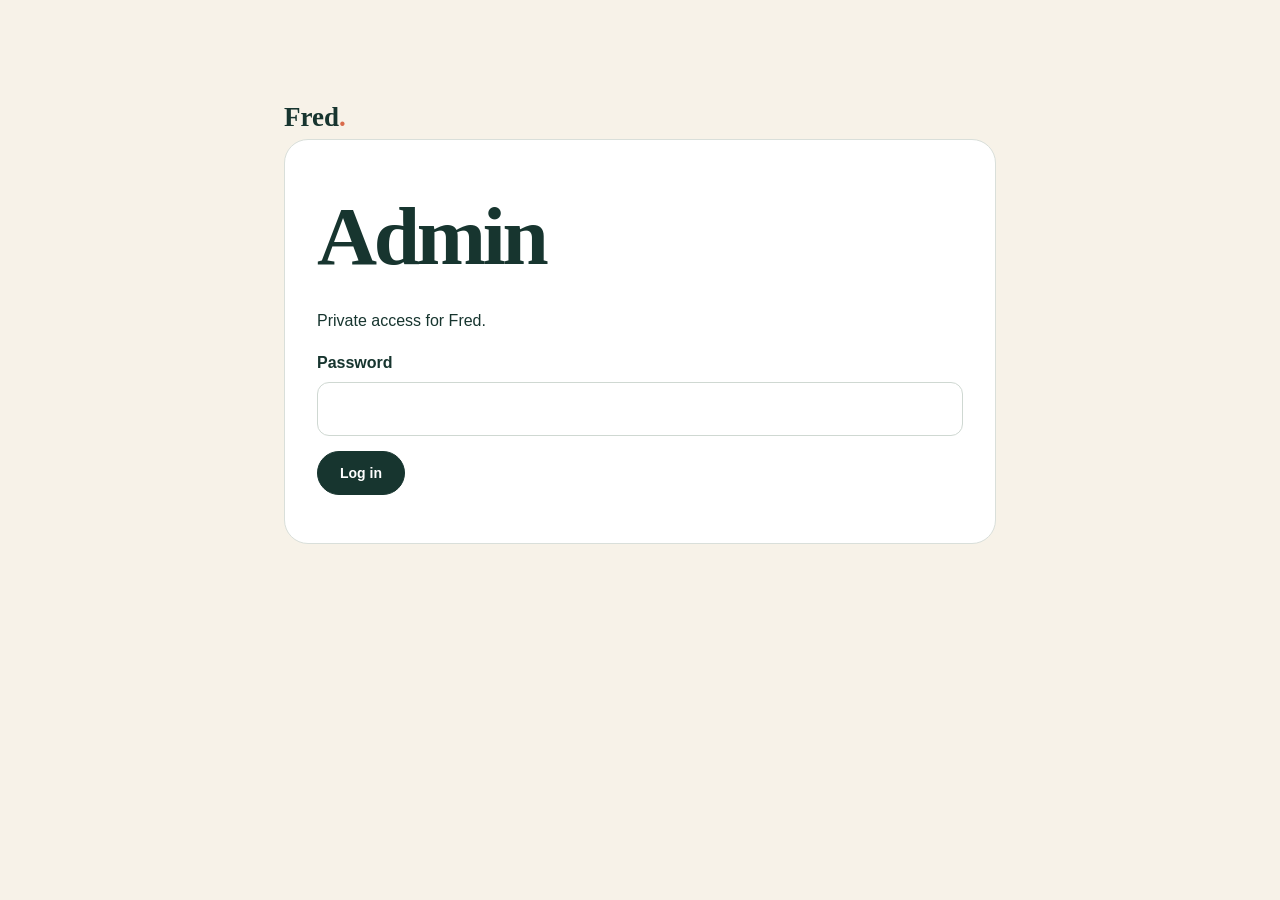
==== admin/index.html @ 36805189 "Add secure Fred admin foundation" ====
<!doctype html><html lang="en"><head><meta charset="utf-8"><meta name="viewport" content="width=device-width,initial-scale=1"><title>Fred | Admin</title><link rel="stylesheet" href="/styles.css"><style>body{background:#f7f2e8}.admin{max-width:760px;margin:8vh auto;padding:24px}.panel{background:#fff;padding:32px;border-radius:24px;border:1px solid #d9dfda}.admin label{display:grid;gap:7px;margin:15px 0;font-weight:700}.admin input{padding:13px;border:1px solid #cfd8d2;border-radius:12px;font:inherit}.admin-grid{display:grid;grid-template-columns:1fr 1fr;gap:12px}.hidden{display:none}.status{margin-top:16px}</style></head><body><main class="admin"><a class="brand" href="/">Fred<span>.</span></a><div class="panel"><section id="login"><h1>Admin</h1><p>Private access for Fred.</p><form id="login-form"><label>Password<input id="password" type="password" required autocomplete="current-password"></label><button class="btn">Log in</button></form></section><section id="editor" class="hidden"><h1>Lesson prices</h1><p>Update the public prices, then publish.</p><form id="price-form"><div class="admin-grid"><label>TEF Canada<input name="tef" required></label><label>French<input name="fr" required></label><label>English<input name="en" required></label><label>Conversation<input name="conversation" required></label></div><button class="btn">Save & Publish</button></form></section><p id="status" class="status"></p></div></main><script src="/admin/admin.js"></script></body></html>
---- styles.css ----
:root{--ink:#17352f;--cream:#f7f2e8;--paper:#fffdf8;--sage:#dce8df;--accent:#d96b4b;--muted:#64736f;--line:#d9dfda;--white:#fff;--radius:24px}*{box-sizing:border-box}html{scroll-behavior:smooth}body{margin:0;background:var(--paper);color:var(--ink);font-family:'DM Sans',sans-serif;line-height:1.6}.site-header{position:sticky;top:0;z-index:10;display:flex;align-items:center;justify-content:space-between;padding:18px clamp(24px,5vw,80px);background:rgba(255,253,248,.94);backdrop-filter:blur(12px);border-bottom:1px solid rgba(23,53,47,.08)}.brand{font-family:'Playfair Display',serif;font-size:27px;font-weight:700;text-decoration:none;color:var(--ink)}.brand span{color:var(--accent)}.nav{display:flex;gap:28px}.nav a,.text-link{color:var(--ink);text-decoration:none;font-weight:600;font-size:14px}.nav a:hover,.text-link:hover{color:var(--accent)}.header-actions{display:flex;align-items:center;gap:12px}.lang-switch{display:flex;border:1px solid var(--line);border-radius:999px;padding:3px}.lang-btn{border:0;background:transparent;padding:6px 9px;border-radius:999px;font-weight:700;color:var(--muted);cursor:pointer}.lang-btn.active{background:var(--ink);color:#fff}.edit-toggle{border:1px solid var(--line);background:#fff;border-radius:999px;padding:8px 12px;font:700 12px 'DM Sans',sans-serif;color:var(--ink);cursor:pointer}.edit-toggle.active{background:#fff0e9;border-color:var(--accent);color:#9f4229}.edit-bar{position:sticky;top:76px;z-index:9;padding:10px clamp(24px,5vw,80px);background:#fff0e9;border-bottom:1px solid #f0c8ba;font-size:12px;display:flex;justify-content:space-between;align-items:center;gap:20px}.edit-bar[hidden]{display:none}.edit-bar button{border:0;background:transparent;text-decoration:underline;font:700 12px 'DM Sans',sans-serif;cursor:pointer;color:var(--ink)}body.editing .editable{position:relative;outline:1px dashed rgba(217,107,75,.7);outline-offset:5px;cursor:text;border-radius:3px}body.editing .editable:hover{background:rgba(217,107,75,.08)}body.editing .editable:focus{outline:2px solid var(--accent);background:#fffdf8;color:var(--ink)}.btn{display:inline-flex;align-items:center;justify-content:center;border:1px solid var(--ink);border-radius:999px;background:var(--ink);color:#fff;text-decoration:none;padding:13px 22px;font:600 14px 'DM Sans',sans-serif;cursor:pointer;transition:.2s}.btn:hover{transform:translateY(-2px);box-shadow:0 8px 20px rgba(23,53,47,.13)}.btn-small{padding:9px 16px}.btn-outline{background:transparent;color:var(--ink)}.section-pad{padding:100px clamp(24px,7vw,120px)}.hero{min-height:82vh;display:grid;grid-template-columns:1.05fr .95fr;gap:7vw;align-items:center;background:linear-gradient(115deg,var(--cream),#fffdf8 65%)}.eyebrow,.section-label{text-transform:uppercase;letter-spacing:.14em;font-size:12px;font-weight:700;color:var(--accent)}h1,h2,h3{font-family:'Playfair Display',serif;line-height:1.08;margin-top:0}h1{font-size:clamp(48px,6.5vw,92px);letter-spacing:-.04em;margin:20px 0 26px}h2{font-size:clamp(36px,4vw,58px);letter-spacing:-.03em}h3{font-size:25px}.hero-text{max-width:650px;font-size:20px;color:var(--muted)}.hero-buttons{display:flex;align-items:center;gap:25px;margin:35px 0 45px}.trust-row{display:flex;gap:42px}.trust-row div{display:flex;flex-direction:column}.trust-row strong{font-family:'Playfair Display',serif;font-size:30px}.trust-row span{font-size:12px;color:var(--muted)}.hero-card{max-width:560px;width:100%;justify-self:end}.fred-photo{display:block;width:100%;height:590px;object-fit:cover;object-position:42% center;border-radius:160px 160px 28px 28px;border:1px solid rgba(23,53,47,.08);box-shadow:0 24px 60px rgba(23,53,47,.12)}.hero-card-note{margin:14px 20px 0;display:flex;align-items:center;gap:8px;color:var(--muted);font-size:13px}.dot{width:8px;height:8px;border-radius:50%;background:#5b9d72}.about{background:var(--ink);color:#f7f2e8}.about .section-label{color:#f2a78e}.about-grid{display:grid;grid-template-columns:.7fr 1.3fr;gap:9vw;margin-top:28px}.about-copy{max-width:760px;font-size:17px;color:#dce5e1}.about-copy p{margin:0 0 20px}.about-cta{padding-top:12px;color:#fff}.section-heading{display:flex;justify-content:space-between;align-items:end;gap:40px;margin-bottom:45px}.section-heading h2{margin:10px 0 0}.section-heading>p{max-width:360px;color:var(--muted)}.cards{display:grid;grid-template-columns:repeat(2,1fr);gap:18px}.lesson-card{position:relative;min-height:285px;padding:38px;border:1px solid var(--line);border-radius:var(--radius);display:flex;flex-direction:column}.lesson-card.featured{background:var(--cream);border-color:#e4d8c6}.lesson-card p{color:var(--muted);max-width:540px}.price{margin-top:auto;font-weight:700;font-size:13px}.card-tag{position:absolute;top:20px;right:20px;background:var(--accent);color:#fff;border-radius:999px;padding:5px 10px;font-size:11px;font-weight:700}.process{background:var(--sage)}.steps{display:grid;grid-template-columns:repeat(3,1fr);gap:40px;margin-top:35px}.steps>div{border-top:1px solid rgba(23,53,47,.25);padding-top:24px}.steps span{color:var(--accent);font-weight:700}.steps h3{margin:22px 0 12px}.steps p{color:var(--muted)}.booking{display:grid;grid-template-columns:.85fr 1.15fr;gap:8vw;align-items:start}.booking-copy{position:sticky;top:120px}.booking-copy h2{margin:15px 0 20px}.booking-copy>p{color:var(--muted);max-width:470px}.payment-badges{display:flex;gap:8px;margin-top:25px;flex-wrap:wrap}.payment-badges span{border:1px solid var(--line);padding:7px 12px;border-radius:999px;font-size:12px;font-weight:700}.booking-form{background:var(--cream);padding:38px;border-radius:var(--radius);display:grid;gap:18px}.booking-form label{display:grid;gap:7px;font-size:13px;font-weight:700}.booking-form input,.booking-form select,.booking-form textarea{width:100%;border:1px solid #cfd8d2;border-radius:12px;background:#fff;padding:13px 14px;font:inherit;color:var(--ink);outline:none}.booking-form input:focus,.booking-form select:focus,.booking-form textarea:focus{border-color:var(--ink)}.form-row{display:grid;grid-template-columns:1fr 1fr;gap:15px}.form-note{margin:0;color:var(--muted);font-size:12px}.contact{background:var(--accent);color:#fff;display:grid;grid-template-columns:1fr 1fr;gap:8vw}.contact .section-label{color:#fff}.contact h2{max-width:650px;margin-top:15px}.contact>div:last-child{align-self:end;max-width:500px}.contact .btn-outline{border-color:#fff;color:#fff;margin-top:20px}footer{padding:35px clamp(24px,7vw,120px);display:flex;align-items:center;justify-content:space-between;gap:20px;border-top:1px solid var(--line);font-size:12px;color:var(--muted)}@media(max-width:900px){.nav{display:none}.header-actions .btn{display:none}.hero,.about-grid,.booking,.contact{grid-template-columns:1fr}.hero{padding-top:65px}.hero-card{justify-self:stretch;max-width:none}.fred-photo{height:500px;border-radius:100px 100px 24px 24px;object-position:center}.about-grid{gap:25px}.cards{grid-template-columns:1fr}.steps{grid-template-columns:1fr}.booking-copy{position:static}.section-heading{display:block}.trust-row{gap:25px}.section-pad{padding-top:75px;padding-bottom:75px}}@media(max-width:560px){.site-header{padding:14px 20px}.edit-toggle span{display:none}.edit-bar{top:65px;align-items:flex-start}.section-pad{padding-left:20px;padding-right:20px}h1{font-size:48px}.hero-buttons{align-items:flex-start;flex-direction:column}.trust-row{justify-content:space-between;gap:10px}.lesson-card,.booking-form{padding:26px}.form-row{grid-template-columns:1fr}footer{align-items:flex-start;flex-direction:column}.fred-photo{height:420px}}
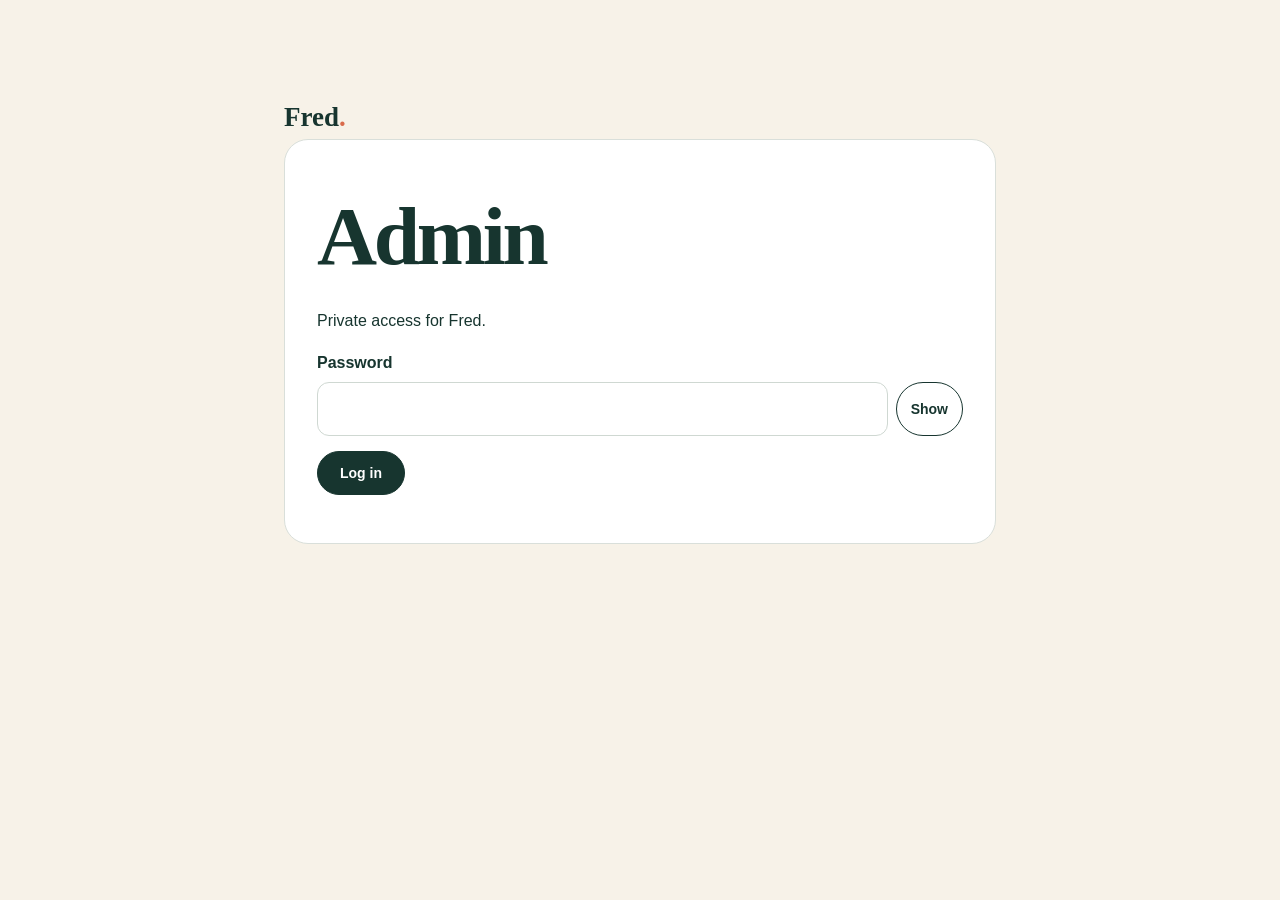
==== commit 800ff8fb: "Add show password option to admin login" ====
--- a/admin/index.html
+++ b/admin/index.html
@@ -1 +1 @@
-<!doctype html><html lang="en"><head><meta charset="utf-8"><meta name="viewport" content="width=device-width,initial-scale=1"><title>Fred | Admin</title><link rel="stylesheet" href="/styles.css"><style>body{background:#f7f2e8}.admin{max-width:760px;margin:8vh auto;padding:24px}.panel{background:#fff;padding:32px;border-radius:24px;border:1px solid #d9dfda}.admin label{display:grid;gap:7px;margin:15px 0;font-weight:700}.admin input{padding:13px;border:1px solid #cfd8d2;border-radius:12px;font:inherit}.admin-grid{display:grid;grid-template-columns:1fr 1fr;gap:12px}.hidden{display:none}.status{margin-top:16px}</style></head><body><main class="admin"><a class="brand" href="/">Fred<span>.</span></a><div class="panel"><section id="login"><h1>Admin</h1><p>Private access for Fred.</p><form id="login-form"><label>Password<input id="password" type="password" required autocomplete="current-password"></label><button class="btn">Log in</button></form></section><section id="editor" class="hidden"><h1>Lesson prices</h1><p>Update the public prices, then publish.</p><form id="price-form"><div class="admin-grid"><label>TEF Canada<input name="tef" required></label><label>French<input name="fr" required></label><label>English<input name="en" required></label><label>Conversation<input name="conversation" required></label></div><button class="btn">Save & Publish</button></form></section><p id="status" class="status"></p></div></main><script src="/admin/admin.js"></script></body></html>+<!doctype html><html lang="en"><head><meta charset="utf-8"><meta name="viewport" content="width=device-width,initial-scale=1"><title>Fred | Admin</title><link rel="stylesheet" href="/styles.css"><style>body{background:#f7f2e8}.admin{max-width:760px;margin:8vh auto;padding:24px}.panel{background:#fff;padding:32px;border-radius:24px;border:1px solid #d9dfda}.admin label{display:grid;gap:7px;margin:15px 0;font-weight:700}.admin input{padding:13px;border:1px solid #cfd8d2;border-radius:12px;font:inherit}.admin-grid{display:grid;grid-template-columns:1fr 1fr;gap:12px}.hidden{display:none}.status{margin-top:16px}</style></head><body><main class="admin"><a class="brand" href="/">Fred<span>.</span></a><div class="panel"><section id="login"><h1>Admin</h1><p>Private access for Fred.</p><form id="login-form"><label>Password<div style="display:flex;gap:8px"><input id="password" type="password" required autocomplete="current-password" style="flex:1"><button id="show-password" type="button" class="btn btn-outline" style="padding:10px 14px">Show</button></div></label><button class="btn">Log in</button></form></section><section id="editor" class="hidden"><h1>Lesson prices</h1><p>Update the public prices, then publish.</p><form id="price-form"><div class="admin-grid"><label>TEF Canada<input name="tef" required></label><label>French<input name="fr" required></label><label>English<input name="en" required></label><label>Conversation<input name="conversation" required></label></div><button class="btn">Save & Publish</button></form></section><p id="status" class="status"></p></div></main><script>document.getElementById("show-password").addEventListener("click",function(){const p=document.getElementById("password");const show=p.type==="password";p.type=show?"text":"password";this.textContent=show?"Hide":"Show";});</script><script src="/admin/admin.js"></script></body></html>
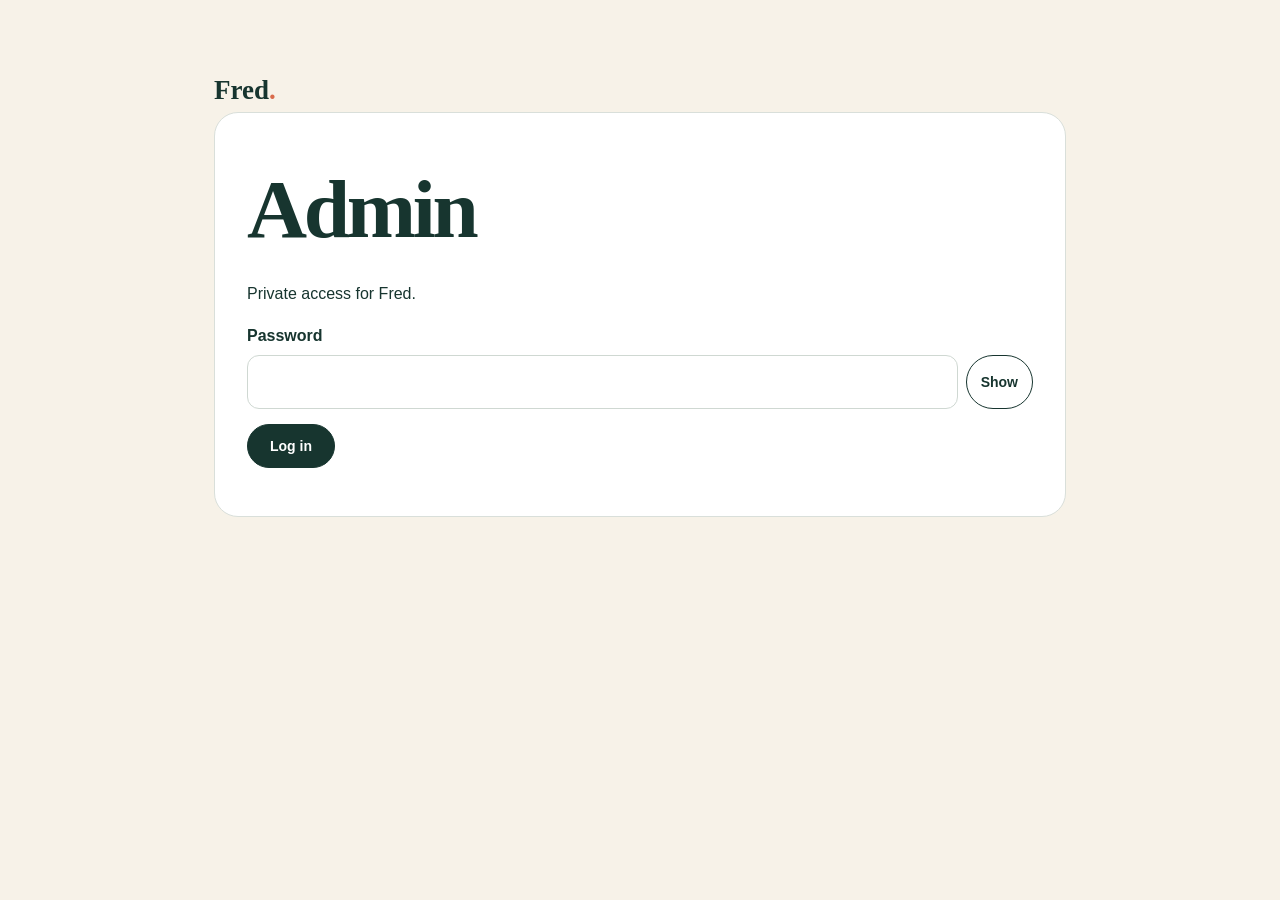
==== commit b2a45d11: "Expand Fred admin content editor" ====
--- a/admin/index.html
+++ b/admin/index.html
@@ -1 +1 @@
-<!doctype html><html lang="en"><head><meta charset="utf-8"><meta name="viewport" content="width=device-width,initial-scale=1"><title>Fred | Admin</title><link rel="stylesheet" href="/styles.css"><style>body{background:#f7f2e8}.admin{max-width:760px;margin:8vh auto;padding:24px}.panel{background:#fff;padding:32px;border-radius:24px;border:1px solid #d9dfda}.admin label{display:grid;gap:7px;margin:15px 0;font-weight:700}.admin input{padding:13px;border:1px solid #cfd8d2;border-radius:12px;font:inherit}.admin-grid{display:grid;grid-template-columns:1fr 1fr;gap:12px}.hidden{display:none}.status{margin-top:16px}</style></head><body><main class="admin"><a class="brand" href="/">Fred<span>.</span></a><div class="panel"><section id="login"><h1>Admin</h1><p>Private access for Fred.</p><form id="login-form"><label>Password<div style="display:flex;gap:8px"><input id="password" type="password" required autocomplete="current-password" style="flex:1"><button id="show-password" type="button" class="btn btn-outline" style="padding:10px 14px">Show</button></div></label><button class="btn">Log in</button></form></section><section id="editor" class="hidden"><h1>Lesson prices</h1><p>Update the public prices, then publish.</p><form id="price-form"><div class="admin-grid"><label>TEF Canada<input name="tef" required></label><label>French<input name="fr" required></label><label>English<input name="en" required></label><label>Conversation<input name="conversation" required></label></div><button class="btn">Save & Publish</button></form></section><p id="status" class="status"></p></div></main><script>document.getElementById("show-password").addEventListener("click",function(){const p=document.getElementById("password");const show=p.type==="password";p.type=show?"text":"password";this.textContent=show?"Hide":"Show";});</script><script src="/admin/admin.js"></script></body></html>+<!doctype html><html lang="en"><head><meta charset="utf-8"><meta name="viewport" content="width=device-width,initial-scale=1"><title>Fred | Admin</title><link rel="stylesheet" href="/styles.css"><style>body{background:#f7f2e8}.admin{max-width:900px;margin:5vh auto;padding:24px}.panel{background:#fff;padding:32px;border-radius:24px;border:1px solid #d9dfda}.admin label{display:grid;gap:7px;margin:15px 0;font-weight:700}.admin input,.admin textarea{padding:13px;border:1px solid #cfd8d2;border-radius:12px;font:inherit;width:100%;box-sizing:border-box}.admin textarea{min-height:100px;resize:vertical}.admin-grid{display:grid;grid-template-columns:1fr 1fr;gap:12px}.edit-section{border-top:1px solid #e4e7e4;margin-top:28px;padding-top:20px}.edit-section h2{margin-bottom:4px}.field-pair{display:grid;grid-template-columns:1fr 1fr;gap:12px}.hidden{display:none}.status{margin-top:16px;font-weight:600}@media(max-width:700px){.field-pair,.admin-grid{grid-template-columns:1fr}.panel{padding:22px}}</style></head><body><main class="admin"><a class="brand" href="/">Fred<span>.</span></a><div class="panel"><section id="login"><h1>Admin</h1><p>Private access for Fred.</p><form id="login-form"><label>Password<div style="display:flex;gap:8px"><input id="password" type="password" required autocomplete="current-password" style="flex:1"><button id="show-password" type="button" class="btn btn-outline" style="padding:10px 14px">Show</button></div></label><button class="btn">Log in</button></form></section><section id="editor" class="hidden"><h1>Edit website</h1><p>Edit the English and French text below, then click Save & Publish.</p><form id="content-form"><div id="fields"></div><button class="btn" type="submit">Save & Publish</button></form></section><p id="status" class="status"></p></div></main><script>document.getElementById("show-password").addEventListener("click",function(){const p=document.getElementById("password");const show=p.type==="password";p.type=show?"text":"password";this.textContent=show?"Hide":"Show";});</script><script src="/admin/admin.js"></script></body></html>
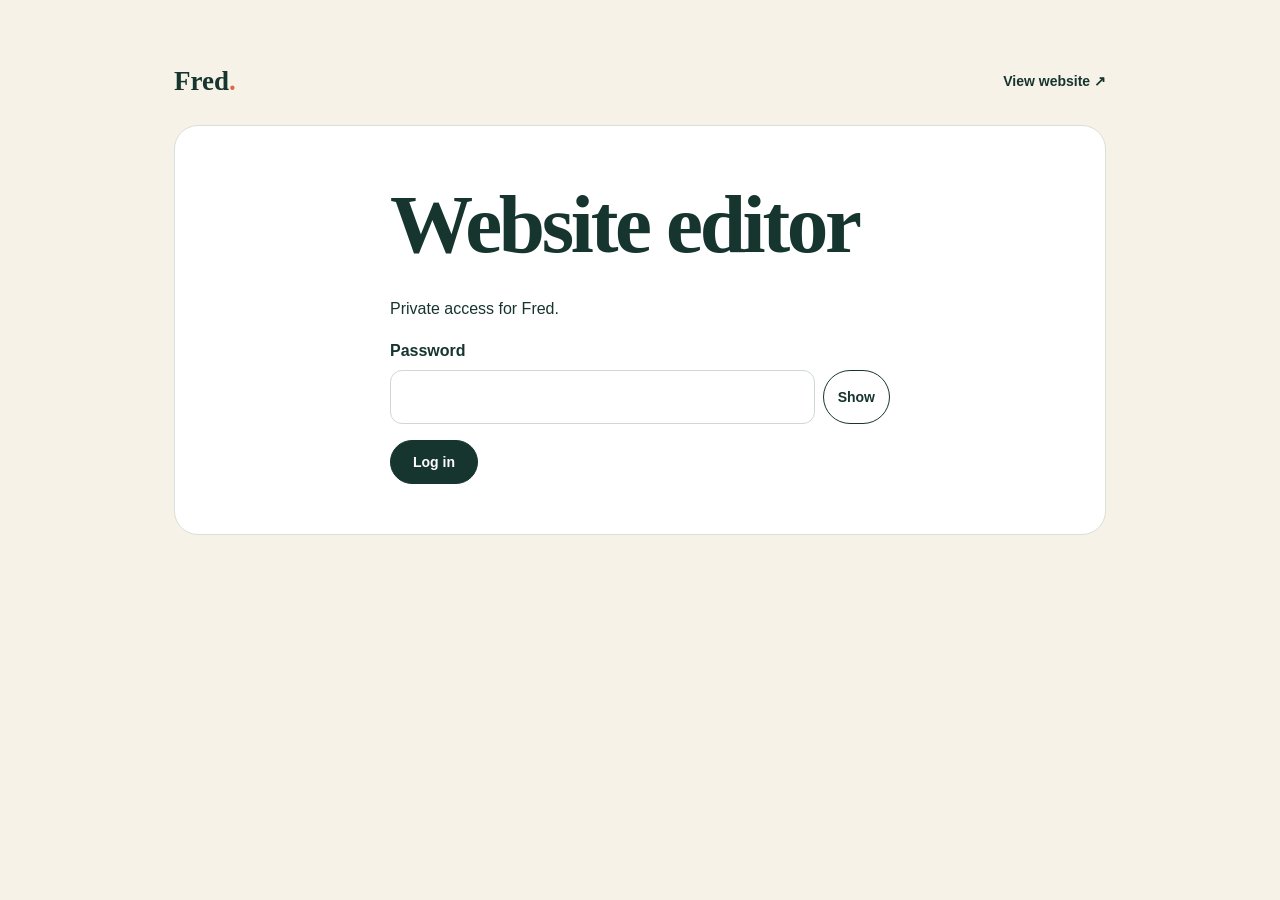
==== commit 5eff4bba: "Make Fred admin easier to use" ====
--- a/admin/index.html
+++ b/admin/index.html
@@ -1 +1,2 @@
-<!doctype html><html lang="en"><head><meta charset="utf-8"><meta name="viewport" content="width=device-width,initial-scale=1"><title>Fred | Admin</title><link rel="stylesheet" href="/styles.css"><style>body{background:#f7f2e8}.admin{max-width:900px;margin:5vh auto;padding:24px}.panel{background:#fff;padding:32px;border-radius:24px;border:1px solid #d9dfda}.admin label{display:grid;gap:7px;margin:15px 0;font-weight:700}.admin input,.admin textarea{padding:13px;border:1px solid #cfd8d2;border-radius:12px;font:inherit;width:100%;box-sizing:border-box}.admin textarea{min-height:100px;resize:vertical}.admin-grid{display:grid;grid-template-columns:1fr 1fr;gap:12px}.edit-section{border-top:1px solid #e4e7e4;margin-top:28px;padding-top:20px}.edit-section h2{margin-bottom:4px}.field-pair{display:grid;grid-template-columns:1fr 1fr;gap:12px}.hidden{display:none}.status{margin-top:16px;font-weight:600}@media(max-width:700px){.field-pair,.admin-grid{grid-template-columns:1fr}.panel{padding:22px}}</style></head><body><main class="admin"><a class="brand" href="/">Fred<span>.</span></a><div class="panel"><section id="login"><h1>Admin</h1><p>Private access for Fred.</p><form id="login-form"><label>Password<div style="display:flex;gap:8px"><input id="password" type="password" required autocomplete="current-password" style="flex:1"><button id="show-password" type="button" class="btn btn-outline" style="padding:10px 14px">Show</button></div></label><button class="btn">Log in</button></form></section><section id="editor" class="hidden"><h1>Edit website</h1><p>Edit the English and French text below, then click Save & Publish.</p><form id="content-form"><div id="fields"></div><button class="btn" type="submit">Save & Publish</button></form></section><p id="status" class="status"></p></div></main><script>document.getElementById("show-password").addEventListener("click",function(){const p=document.getElementById("password");const show=p.type==="password";p.type=show?"text":"password";this.textContent=show?"Hide":"Show";});</script><script src="/admin/admin.js"></script></body></html>+<!doctype html><html lang="en"><head><meta charset="utf-8"><meta name="viewport" content="width=device-width,initial-scale=1"><title>Fred | Admin</title><link rel="stylesheet" href="/styles.css"><style>
+body{background:#f7f2e8}.admin{max-width:980px;margin:4vh auto;padding:24px}.panel{background:#fff;padding:34px;border-radius:24px;border:1px solid #d9dfda}.admin label{display:grid;gap:7px;font-weight:700}.admin input,.admin textarea{padding:13px;border:1px solid #cfd8d2;border-radius:12px;font:inherit;width:100%;box-sizing:border-box}.admin textarea{min-height:110px;resize:vertical}.hidden{display:none}.status{margin:16px 0;font-weight:700}.topbar{display:flex;justify-content:space-between;align-items:center;margin-bottom:22px}.tabs{display:flex;gap:8px;flex-wrap:wrap;margin:24px 0}.tab{border:1px solid #cfd8d2;background:#fff;border-radius:999px;padding:9px 15px;cursor:pointer;font:inherit;font-weight:700}.tab.active{background:#17352f;color:#fff}.edit-section{display:none}.edit-section.active{display:block}.field-card{background:#faf8f3;border:1px solid #e4e7e4;border-radius:18px;padding:18px;margin:14px 0}.field-card h3{margin:0 0 12px}.field-pair{display:grid;grid-template-columns:1fr 1fr;gap:14px}.lang{font-size:12px;text-transform:uppercase;letter-spacing:.08em;opacity:.65}.savebar{position:sticky;bottom:12px;background:rgba(255,255,255,.95);border:1px solid #d9dfda;border-radius:18px;padding:12px 14px;margin-top:22px;display:flex;align-items:center;justify-content:space-between;gap:12px;box-shadow:0 8px 25px rgba(0,0,0,.08)}.hint{font-size:14px;opacity:.7;margin:0}.loginbox{max-width:500px;margin:auto}@media(max-width:700px){.field-pair{grid-template-columns:1fr}.panel{padding:20px}.savebar{align-items:stretch;flex-direction:column}.savebar .btn{width:100%}}</style></head><body><main class="admin"><div class="topbar"><a class="brand" href="/">Fred<span>.</span></a><a class="text-link" href="/" target="_blank">View website ↗</a></div><div class="panel"><section id="login" class="loginbox"><h1>Website editor</h1><p>Private access for Fred.</p><form id="login-form"><label>Password<div style="display:flex;gap:8px"><input id="password" type="password" required autocomplete="current-password" style="flex:1"><button id="show-password" type="button" class="btn btn-outline" style="padding:10px 14px">Show</button></div></label><button class="btn" style="margin-top:16px">Log in</button></form></section><section id="editor" class="hidden"><h1>Edit website</h1><p>Choose a section. English and French are shown side by side.</p><div class="tabs" id="tabs"></div><form id="content-form"><div id="fields"></div><div class="savebar"><div><strong>Ready?</strong><p class="hint">Changes go live after publishing.</p></div><button class="btn" type="submit">Save & Publish</button></div></form></section><p id="status" class="status"></p></div></main><script>document.getElementById("show-password").addEventListener("click",function(){const p=document.getElementById("password"),show=p.type==="password";p.type=show?"text":"password";this.textContent=show?"Hide":"Show"});</script><script src="/admin/admin.js"></script></body></html>
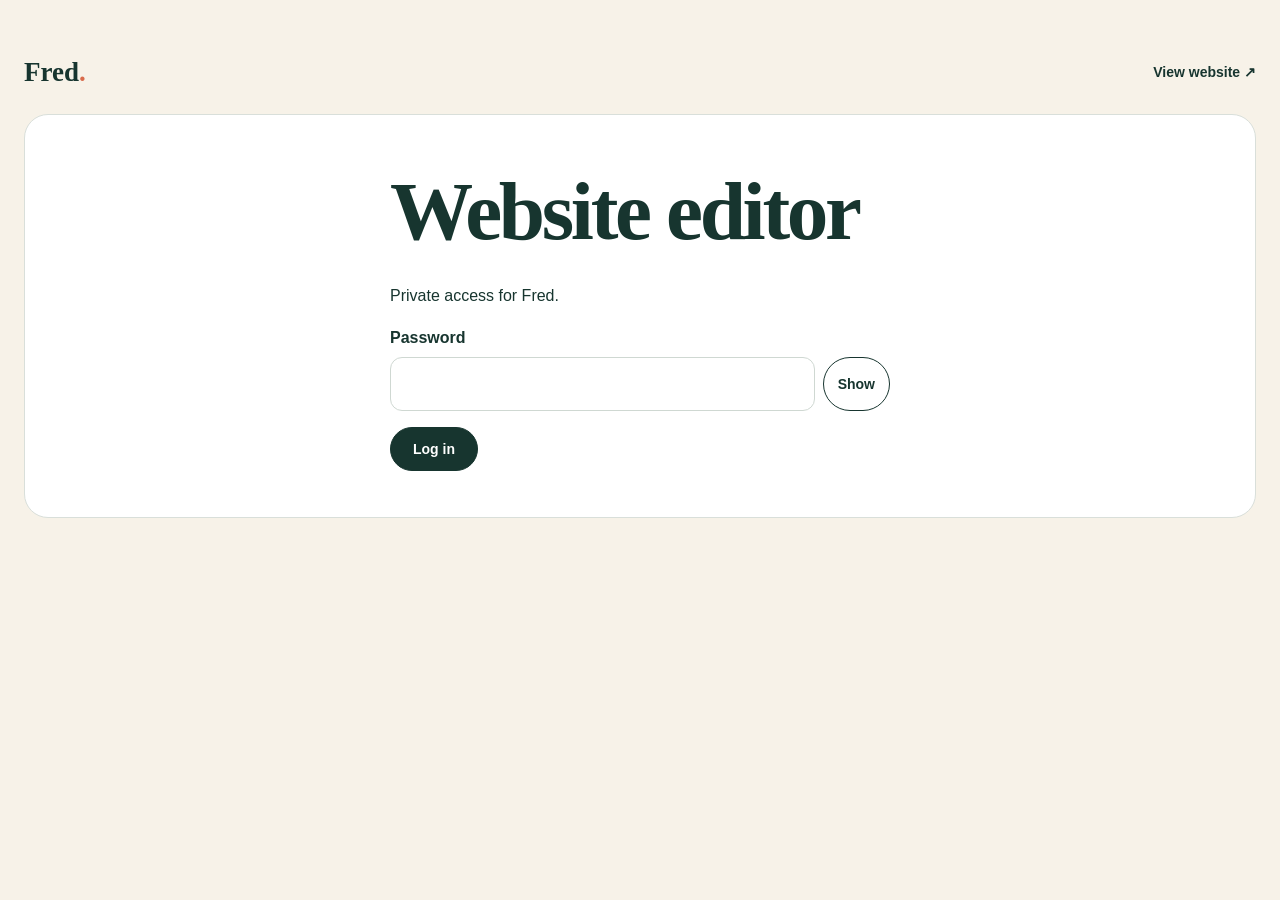
==== commit 6a08f3e7: "Polish Fred admin preview layout" ====
--- a/admin/index.html
+++ b/admin/index.html
@@ -1,2 +1,2 @@
 <!doctype html><html lang="en"><head><meta charset="utf-8"><meta name="viewport" content="width=device-width,initial-scale=1"><title>Fred | Admin</title><link rel="stylesheet" href="/styles.css"><style>
-body{background:#f7f2e8}.admin{max-width:980px;margin:4vh auto;padding:24px}.panel{background:#fff;padding:34px;border-radius:24px;border:1px solid #d9dfda}.admin label{display:grid;gap:7px;font-weight:700}.admin input,.admin textarea{padding:13px;border:1px solid #cfd8d2;border-radius:12px;font:inherit;width:100%;box-sizing:border-box}.admin textarea{min-height:110px;resize:vertical}.hidden{display:none}.status{margin:16px 0;font-weight:700}.topbar{display:flex;justify-content:space-between;align-items:center;margin-bottom:22px}.tabs{display:flex;gap:8px;flex-wrap:wrap;margin:24px 0}.tab{border:1px solid #cfd8d2;background:#fff;border-radius:999px;padding:9px 15px;cursor:pointer;font:inherit;font-weight:700}.tab.active{background:#17352f;color:#fff}.edit-section{display:none}.edit-section.active{display:block}.field-card{background:#faf8f3;border:1px solid #e4e7e4;border-radius:18px;padding:18px;margin:14px 0}.field-card h3{margin:0 0 12px}.field-pair{display:grid;grid-template-columns:1fr 1fr;gap:14px}.lang{font-size:12px;text-transform:uppercase;letter-spacing:.08em;opacity:.65}.savebar{position:sticky;bottom:12px;background:rgba(255,255,255,.95);border:1px solid #d9dfda;border-radius:18px;padding:12px 14px;margin-top:22px;display:flex;align-items:center;justify-content:space-between;gap:12px;box-shadow:0 8px 25px rgba(0,0,0,.08)}.hint{font-size:14px;opacity:.7;margin:0}.loginbox{max-width:500px;margin:auto}@media(max-width:700px){.field-pair{grid-template-columns:1fr}.panel{padding:20px}.savebar{align-items:stretch;flex-direction:column}.savebar .btn{width:100%}}</style></head><body><main class="admin"><div class="topbar"><a class="brand" href="/">Fred<span>.</span></a><a class="text-link" href="/" target="_blank">View website ↗</a></div><div class="panel"><section id="login" class="loginbox"><h1>Website editor</h1><p>Private access for Fred.</p><form id="login-form"><label>Password<div style="display:flex;gap:8px"><input id="password" type="password" required autocomplete="current-password" style="flex:1"><button id="show-password" type="button" class="btn btn-outline" style="padding:10px 14px">Show</button></div></label><button class="btn" style="margin-top:16px">Log in</button></form></section><section id="editor" class="hidden"><h1>Edit website</h1><p>Choose a section. English and French are shown side by side.</p><div class="tabs" id="tabs"></div><form id="content-form"><div id="fields"></div><div class="savebar"><div><strong>Ready?</strong><p class="hint">Changes go live after publishing.</p></div><button class="btn" type="submit">Save & Publish</button></div></form></section><p id="status" class="status"></p></div></main><script>document.getElementById("show-password").addEventListener("click",function(){const p=document.getElementById("password"),show=p.type==="password";p.type=show?"text":"password";this.textContent=show?"Hide":"Show"});</script><script src="/admin/admin.js"></script></body></html>+body{background:#f7f2e8}.admin{max-width:1280px;margin:3vh auto;padding:24px}.panel{background:#fff;padding:32px;border-radius:24px;border:1px solid #d9dfda}.hidden{display:none}.topbar{display:flex;justify-content:space-between;align-items:center;margin-bottom:20px}.loginbox{max-width:500px;margin:auto}.admin label{display:grid;gap:7px;font-weight:700}.admin input,.admin textarea{padding:13px;border:1px solid #cfd8d2;border-radius:12px;font:inherit;width:100%;box-sizing:border-box}.admin textarea{min-height:110px;resize:vertical}.tabs{display:flex;gap:8px;flex-wrap:wrap;margin:22px 0}.tab{border:1px solid #cfd8d2;background:#fff;border-radius:999px;padding:9px 15px;cursor:pointer;font:inherit;font-weight:700}.tab.active{background:#17352f;color:#fff}.workspace{display:grid;grid-template-columns:minmax(0,1fr) minmax(380px,.9fr);gap:24px;align-items:start}.edit-section{display:none}.edit-section.active{display:block}.field-card{background:#faf8f3;border:1px solid #e4e7e4;border-radius:18px;padding:18px;margin:0 0 14px}.field-card h3{margin:0 0 12px}.field-pair{display:grid;grid-template-columns:1fr 1fr;gap:12px}.lang{font-size:12px;text-transform:uppercase;letter-spacing:.08em;opacity:.65}.preview-wrap{position:sticky;top:18px;border:1px solid #d9dfda;border-radius:20px;overflow:hidden;background:#fff}.preview-head{padding:12px 14px;background:#faf8f3;display:flex;justify-content:space-between;align-items:center}.preview-lang{display:flex;gap:6px}.preview-lang button{border:1px solid #cfd8d2;background:#fff;border-radius:999px;padding:6px 10px;cursor:pointer}.preview-lang button.active{background:#17352f;color:#fff}.preview-frame{width:100%;height:650px;border:0;display:block}.savebar{position:sticky;bottom:10px;background:rgba(255,255,255,.96);border:1px solid #d9dfda;border-radius:18px;padding:12px 14px;margin-top:16px;display:flex;align-items:center;justify-content:space-between;gap:12px;box-shadow:0 8px 25px rgba(0,0,0,.08);z-index:3}.hint{font-size:14px;opacity:.7;margin:0}.status{margin:14px 0;font-weight:700}.dirty{font-size:13px;color:#7a5b16}@media(max-width:900px){.workspace{grid-template-columns:1fr}.preview-wrap{position:relative;top:auto;order:-1}.preview-frame{height:480px}}@media(max-width:650px){.admin{padding:12px}.panel{padding:18px}.field-pair{grid-template-columns:1fr}.preview-frame{height:390px}.savebar{flex-direction:column;align-items:stretch}.savebar .btn{width:100%}}</style></head><body><main class="admin"><div class="topbar"><a class="brand" href="/">Fred<span>.</span></a><a class="text-link" href="/" target="_blank">View website ↗</a></div><div class="panel"><section id="login" class="loginbox"><h1>Website editor</h1><p>Private access for Fred.</p><form id="login-form"><label>Password<div style="display:flex;gap:8px"><input id="password" type="password" required autocomplete="current-password" style="flex:1"><button id="show-password" type="button" class="btn btn-outline" style="padding:10px 14px">Show</button></div></label><button class="btn" style="margin-top:16px">Log in</button></form></section><section id="editor" class="hidden"><h1>Edit website</h1><p>Choose a section, edit English or French, and check the preview before publishing.</p><div class="tabs" id="tabs"></div><form id="content-form"><div class="workspace"><div id="fields"></div><aside class="preview-wrap"><div class="preview-head"><strong>Preview</strong><div class="preview-lang"><button type="button" id="preview-en" class="active">EN</button><button type="button" id="preview-fr">FR</button></div></div><iframe id="preview-frame" class="preview-frame" src="/" title="Website preview"></iframe></aside></div><div class="savebar"><div><strong id="save-title">No unpublished changes</strong><p class="hint">Nothing goes live until you publish.</p></div><button class="btn" id="publish-btn" type="submit">Save & Publish</button></div></form></section><p id="status" class="status"></p></div></main><script>document.getElementById("show-password").addEventListener("click",function(){const p=document.getElementById("password"),show=p.type==="password";p.type=show?"text":"password";this.textContent=show?"Hide":"Show"});</script><script src="/admin/admin.js"></script></body></html>
